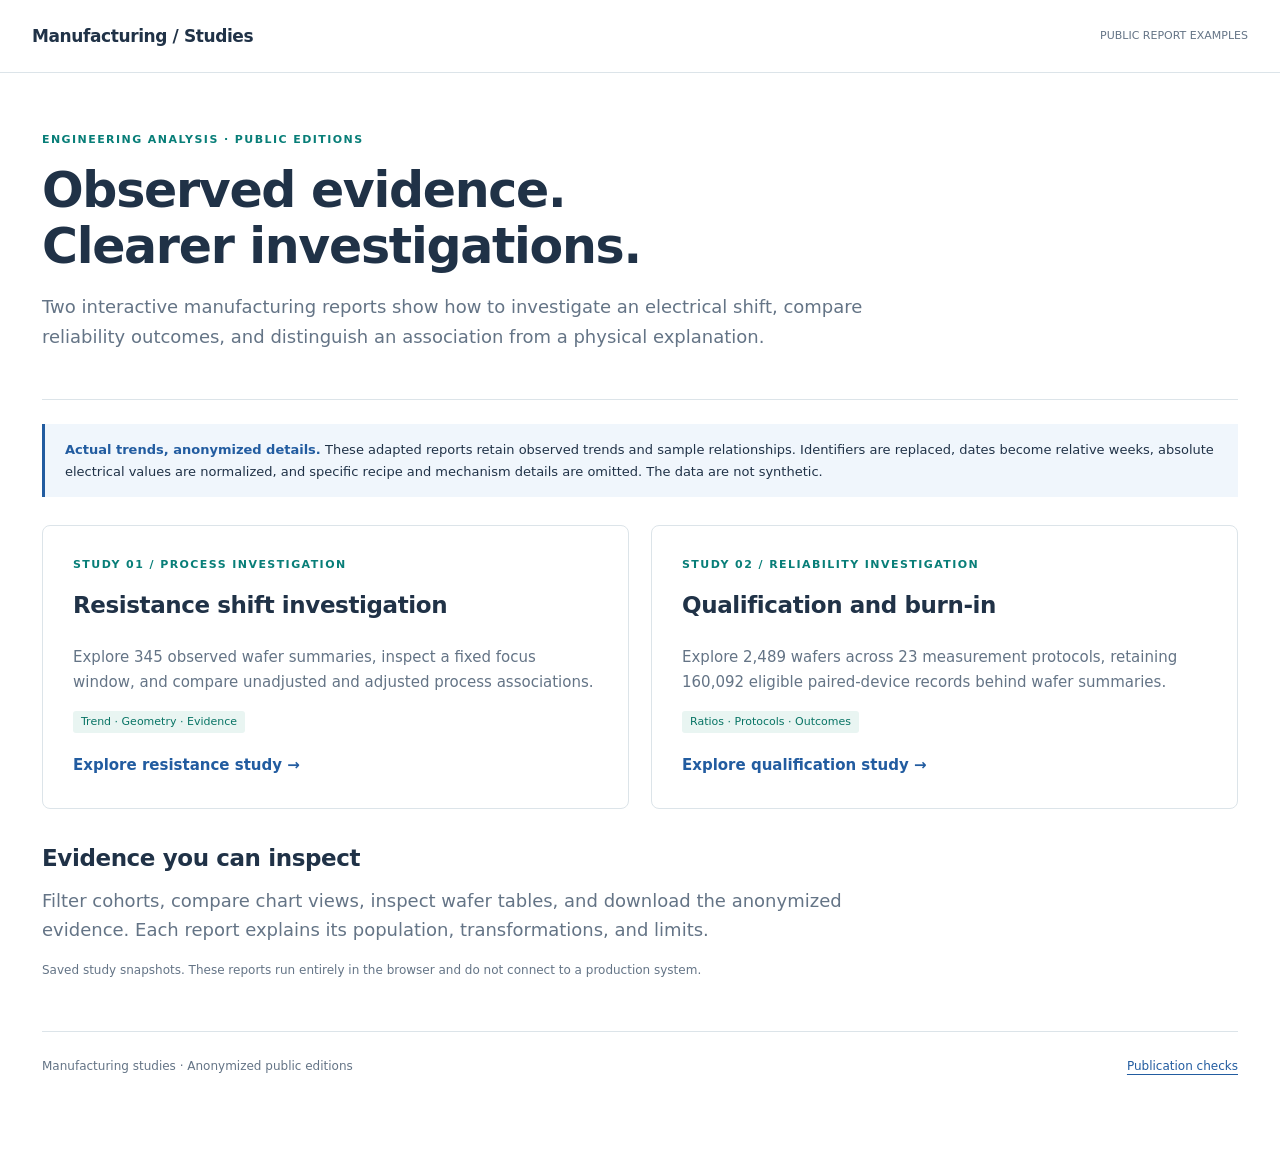
==== docs/index.html @ c6a7b510 "Publish anonymized resistance and qualification study reports" ====
<!doctype html><html lang="en"><head><meta charset="utf-8"><meta name="viewport" content="width=device-width,initial-scale=1"><meta name="description" content="Shareable manufacturing investigation reports preserving observed trends with anonymized details."><title>Manufacturing studies | Public report examples</title><link rel="stylesheet" href="assets/style.css"></head><body><header><div class="masthead"><a class="brand" href="./">Manufacturing / Studies</a><small>PUBLIC REPORT EXAMPLES</small></div></header><main><div class="hero"><div class="eyebrow">Engineering analysis · Public editions</div><h1>Observed evidence.<br>Clearer investigations.</h1><p class="lead">Two interactive manufacturing reports show how to investigate an electrical shift, compare reliability outcomes, and distinguish an association from a physical explanation.</p></div><div class="notice"><strong>Actual trends, anonymized details.</strong> These adapted reports retain observed trends and sample relationships. Identifiers are replaced, dates become relative weeks, absolute electrical values are normalized, and specific recipe and mechanism details are omitted. The data are not synthetic.</div><div class="cards"><a class="study-card" href="studies/resistance/"><div class="eyebrow">Study 01 / Process investigation</div><h2>Resistance shift investigation</h2><p>Explore 345 observed wafer summaries, inspect a fixed focus window, and compare unadjusted and adjusted process associations.</p><span class="pill">Trend · Geometry · Evidence</span><span class="open">Explore resistance study →</span></a><a class="study-card" href="studies/qualification/"><div class="eyebrow">Study 02 / Reliability investigation</div><h2>Qualification and burn-in</h2><p>Explore 2,489 wafers across 23 measurement protocols, retaining 160,092 eligible paired-device records behind wafer summaries.</p><span class="pill">Ratios · Protocols · Outcomes</span><span class="open">Explore qualification study →</span></a></div><section><h2>Evidence you can inspect</h2><p class="lead">Filter cohorts, compare chart views, inspect wafer tables, and download the anonymized evidence. Each report explains its population, transformations, and limits.</p><p class="share-note">Saved study snapshots. These reports run entirely in the browser and do not connect to a production system.</p></section><footer><span>Manufacturing studies · Anonymized public editions</span><a href="assets/publication-audit.json">Publication checks</a></footer></main></body></html>
---- docs/assets/style.css ----
:root{--ink:#203247;--muted:#647486;--line:#dce4e9;--blue:#225ca0;--teal:#087e78;--soft:#f4f7f8}*{box-sizing:border-box}html{scroll-behavior:smooth}body{margin:0;background:#fff;color:var(--ink);font:15px/1.65 system-ui,-apple-system,"Segoe UI",sans-serif}a{color:var(--blue);text-underline-offset:4px}header{border-bottom:1px solid var(--line)}.masthead{max-width:1320px;margin:auto;padding:22px 32px;display:flex;justify-content:space-between;gap:20px;align-items:center}.brand{font-size:17px;font-weight:750;letter-spacing:-.4px;text-decoration:none;color:var(--ink)}.eyebrow{font-size:11px;letter-spacing:.13em;text-transform:uppercase;color:var(--teal);font-weight:700}.masthead small{color:var(--muted);font-size:11px}main{max-width:1260px;margin:auto;padding:38px 32px 72px}.hero{padding:20px 0 32px;border-bottom:1px solid var(--line)}h1{font-size:clamp(30px,4vw,49px);line-height:1.13;letter-spacing:-1.3px;max-width:930px;margin:14px 0 18px}h2{font-size:23px;line-height:1.35;letter-spacing:-.4px;margin:0 0 12px}h3{font-size:16px;margin:0 0 10px}p{margin:8px 0 16px}.lead{font-size:18px;color:var(--muted);max-width:870px}.notice{background:#f0f6fc;border-left:3px solid var(--blue);padding:15px 20px;font-size:13px;margin:24px 0}.notice strong{color:var(--blue)}nav{display:flex;gap:25px;border-bottom:1px solid var(--line);padding:17px 0;overflow:auto;white-space:nowrap}nav a{font-size:12px;text-decoration:none}section{scroll-margin-top:20px;padding-top:34px}.section-title{display:flex;align-items:baseline;gap:14px;margin-bottom:15px}.section-title>span{font-size:12px;color:var(--muted)}.cards{display:grid;grid-template-columns:repeat(2,1fr);gap:22px;margin-top:28px}.study-card{padding:30px;border:1px solid var(--line);border-radius:8px;text-decoration:none;color:var(--ink);display:flex;flex-direction:column;align-items:start;transition:transform .2s,border-color .2s}.study-card:hover{transform:translateY(-3px);border-color:var(--blue)}.study-card h2{margin:16px 0}.study-card p{color:var(--muted);flex:1}.study-card .open{font-weight:650;color:var(--blue);margin-top:20px}.filters{background:var(--soft);padding:18px;display:flex;gap:18px;align-items:end;flex-wrap:wrap;border:1px solid var(--line);border-radius:6px}label{display:flex;flex-direction:column;gap:6px;font-size:12px;color:var(--muted);flex:1;min-width:125px}select,input,button,.button{font:inherit;border:1px solid #c4d0da;background:white;border-radius:4px;padding:9px 12px;color:var(--ink)}button,.button{cursor:pointer;font-size:12px;text-decoration:none}button:hover,.button:hover{background:#edf3fa}button.primary{background:var(--blue);color:white;border-color:var(--blue)}.toolbar{display:flex;gap:12px;align-items:center;flex-wrap:wrap}.metrics{display:grid;grid-template-columns:repeat(4,1fr);gap:14px;margin:18px 0}.metric{border:1px solid var(--line);border-radius:5px;padding:17px}.metric span{font-size:11px;color:var(--muted);display:block}.metric strong{font-size:29px;line-height:1.4;font-weight:650}.metric small{display:block;color:var(--muted);font-size:11px}.two-col{display:grid;grid-template-columns:1.4fr 1fr;gap:22px}.panel{border:1px solid var(--line);border-radius:6px;padding:22px;min-width:0}.caption{font-size:12px;color:var(--muted)}.chart{width:100%;overflow:hidden}.chart svg{width:100%;height:auto;display:block}svg text{font-family:system-ui,sans-serif;fill:var(--muted);font-size:11px}.findings{display:grid;grid-template-columns:1fr 1fr;gap:25px}.finding{padding:20px 0;border-bottom:1px solid var(--line)}.finding p{color:var(--muted);font-size:14px}.table-scroll{overflow:auto;max-height:480px;border:1px solid var(--line);border-radius:5px;margin-top:18px}table{border-collapse:collapse;width:100%;font-size:12px;white-space:nowrap}th,td{text-align:left;padding:11px 14px;border-bottom:1px solid var(--line)}th{background:#eef3f7;position:sticky;top:0}tr:nth-child(even){background:#fafcfd}.pill{display:inline-block;padding:2px 8px;background:#e9f5f2;color:#087465;border-radius:3px;font-size:11px}.pill.review{background:#fff1e4;color:#9a551a}.empty{text-align:center;padding:35px;color:var(--muted)}details{border-top:1px solid var(--line);padding:18px 0}summary{cursor:pointer;font-weight:650}footer{border-top:1px solid var(--line);padding-top:25px;margin-top:50px;color:var(--muted);font-size:12px;display:flex;justify-content:space-between;gap:20px}a:focus-visible,button:focus-visible,input:focus-visible,select:focus-visible,summary:focus-visible{outline:3px solid #65a9e5;outline-offset:3px}#status{min-height:26px;font-size:12px;color:var(--muted)}@media(max-width:780px){main{padding:20px 18px 45px}.masthead{padding:18px}.masthead small{display:none}.cards,.two-col,.findings{grid-template-columns:1fr}.metrics{grid-template-columns:1fr 1fr}h1{letter-spacing:-.7px}.panel{padding:14px}.filters{gap:10px}footer{flex-direction:column}}@media print{.filters,.toolbar,nav,button{display:none}main{max-width:none;padding:0}.table-scroll{max-height:none;overflow:visible}.panel{break-inside:avoid}h2{break-after:avoid}}
.comparison-row{display:grid;grid-template-columns:1fr auto;gap:4px 15px;padding:17px 0;border-bottom:1px solid var(--line);font-size:13px}.comparison-row span{font-size:20px;color:var(--blue);font-weight:650}.comparison-row small{color:var(--muted);grid-column:1/-1}.view-controls{margin:18px 0;display:flex;gap:18px;flex-wrap:wrap}.view-controls label{max-width:310px}.model-table{white-space:normal}.model-table th{position:static}.toolbar button:disabled{opacity:.45;cursor:default}.chart h3{font-size:16px}.share-note{font-size:12px;color:var(--muted)}
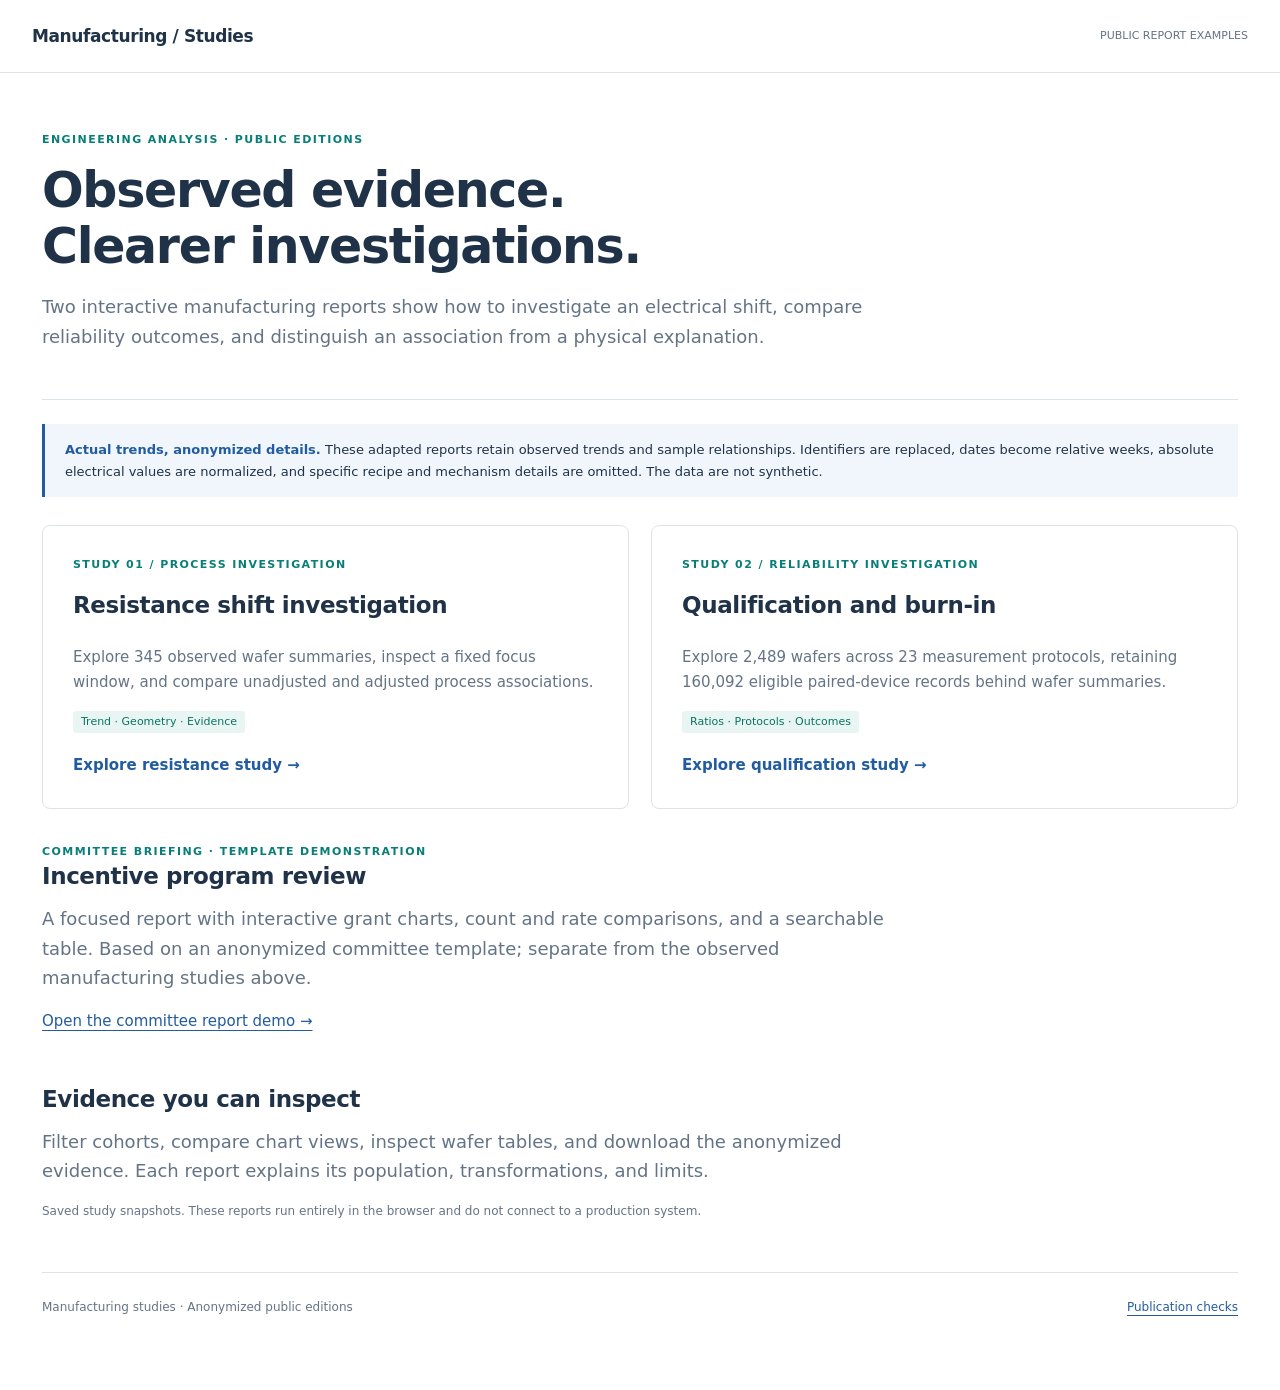
==== commit 11d4c30f: "Link committee report demo from examples homepage" ====
--- a/docs/index.html
+++ b/docs/index.html
@@ -1 +1 @@
-<!doctype html><html lang="en"><head><meta charset="utf-8"><meta name="viewport" content="width=device-width,initial-scale=1"><meta name="description" content="Shareable manufacturing investigation reports preserving observed trends with anonymized details."><title>Manufacturing studies | Public report examples</title><link rel="stylesheet" href="assets/style.css"></head><body><header><div class="masthead"><a class="brand" href="./">Manufacturing / Studies</a><small>PUBLIC REPORT EXAMPLES</small></div></header><main><div class="hero"><div class="eyebrow">Engineering analysis · Public editions</div><h1>Observed evidence.<br>Clearer investigations.</h1><p class="lead">Two interactive manufacturing reports show how to investigate an electrical shift, compare reliability outcomes, and distinguish an association from a physical explanation.</p></div><div class="notice"><strong>Actual trends, anonymized details.</strong> These adapted reports retain observed trends and sample relationships. Identifiers are replaced, dates become relative weeks, absolute electrical values are normalized, and specific recipe and mechanism details are omitted. The data are not synthetic.</div><div class="cards"><a class="study-card" href="studies/resistance/"><div class="eyebrow">Study 01 / Process investigation</div><h2>Resistance shift investigation</h2><p>Explore 345 observed wafer summaries, inspect a fixed focus window, and compare unadjusted and adjusted process associations.</p><span class="pill">Trend · Geometry · Evidence</span><span class="open">Explore resistance study →</span></a><a class="study-card" href="studies/qualification/"><div class="eyebrow">Study 02 / Reliability investigation</div><h2>Qualification and burn-in</h2><p>Explore 2,489 wafers across 23 measurement protocols, retaining 160,092 eligible paired-device records behind wafer summaries.</p><span class="pill">Ratios · Protocols · Outcomes</span><span class="open">Explore qualification study →</span></a></div><section><h2>Evidence you can inspect</h2><p class="lead">Filter cohorts, compare chart views, inspect wafer tables, and download the anonymized evidence. Each report explains its population, transformations, and limits.</p><p class="share-note">Saved study snapshots. These reports run entirely in the browser and do not connect to a production system.</p></section><footer><span>Manufacturing studies · Anonymized public editions</span><a href="assets/publication-audit.json">Publication checks</a></footer></main></body></html>+<!doctype html><html lang="en"><head><meta charset="utf-8"><meta name="viewport" content="width=device-width,initial-scale=1"><meta name="description" content="Shareable manufacturing investigation reports preserving observed trends with anonymized details."><title>Manufacturing studies | Public report examples</title><link rel="stylesheet" href="assets/style.css"></head><body><header><div class="masthead"><a class="brand" href="./">Manufacturing / Studies</a><small>PUBLIC REPORT EXAMPLES</small></div></header><main><div class="hero"><div class="eyebrow">Engineering analysis · Public editions</div><h1>Observed evidence.<br>Clearer investigations.</h1><p class="lead">Two interactive manufacturing reports show how to investigate an electrical shift, compare reliability outcomes, and distinguish an association from a physical explanation.</p></div><div class="notice"><strong>Actual trends, anonymized details.</strong> These adapted reports retain observed trends and sample relationships. Identifiers are replaced, dates become relative weeks, absolute electrical values are normalized, and specific recipe and mechanism details are omitted. The data are not synthetic.</div><div class="cards"><a class="study-card" href="studies/resistance/"><div class="eyebrow">Study 01 / Process investigation</div><h2>Resistance shift investigation</h2><p>Explore 345 observed wafer summaries, inspect a fixed focus window, and compare unadjusted and adjusted process associations.</p><span class="pill">Trend · Geometry · Evidence</span><span class="open">Explore resistance study →</span></a><a class="study-card" href="studies/qualification/"><div class="eyebrow">Study 02 / Reliability investigation</div><h2>Qualification and burn-in</h2><p>Explore 2,489 wafers across 23 measurement protocols, retaining 160,092 eligible paired-device records behind wafer summaries.</p><span class="pill">Ratios · Protocols · Outcomes</span><span class="open">Explore qualification study →</span></a></div><section><div class="eyebrow">Committee briefing · Template demonstration</div><h2>Incentive program review</h2><p class="lead">A focused report with interactive grant charts, count and rate comparisons, and a searchable table. Based on an anonymized committee template; separate from the observed manufacturing studies above.</p><p><a href="studies/committee/">Open the committee report demo →</a></p></section><section><h2>Evidence you can inspect</h2><p class="lead">Filter cohorts, compare chart views, inspect wafer tables, and download the anonymized evidence. Each report explains its population, transformations, and limits.</p><p class="share-note">Saved study snapshots. These reports run entirely in the browser and do not connect to a production system.</p></section><footer><span>Manufacturing studies · Anonymized public editions</span><a href="assets/publication-audit.json">Publication checks</a></footer></main></body></html>
